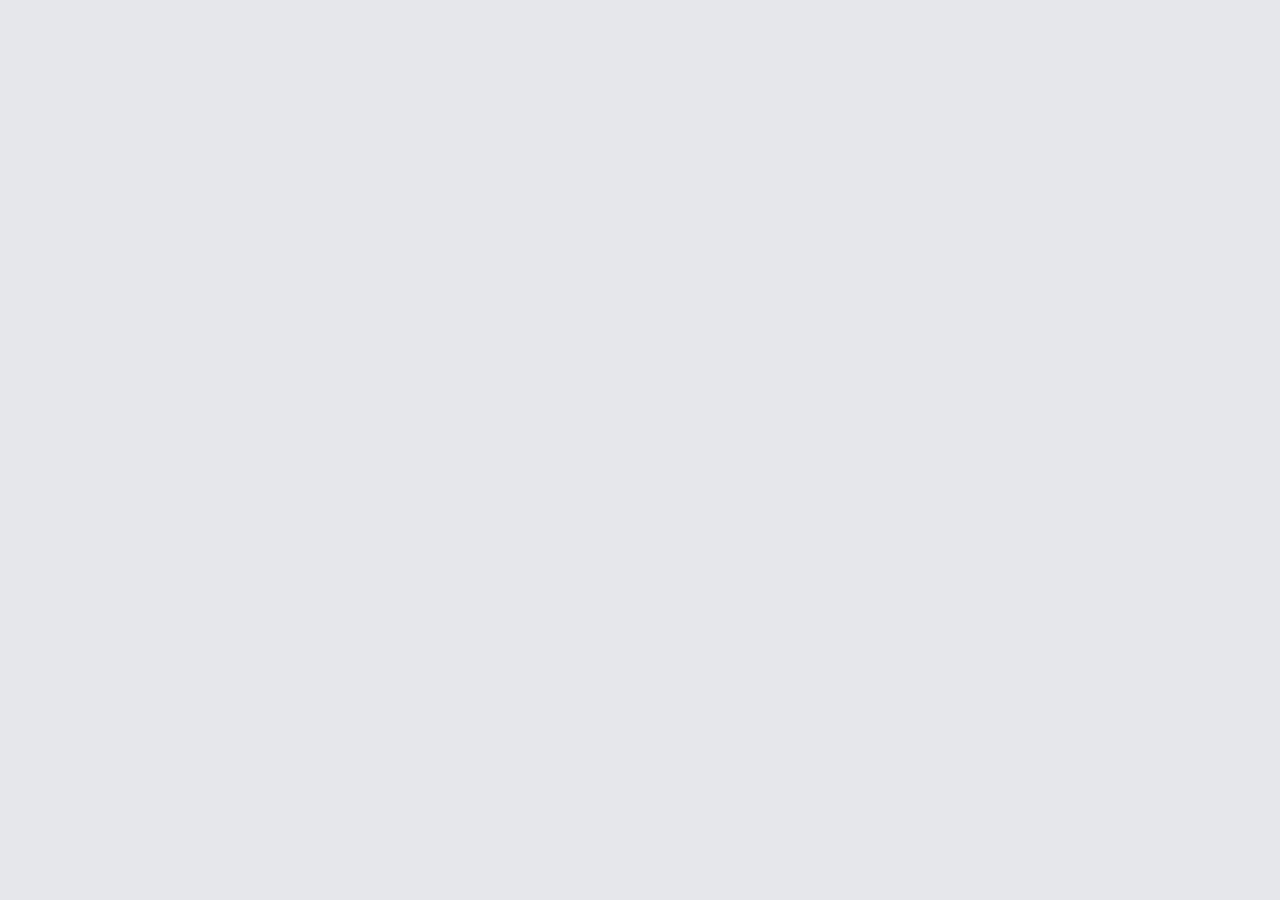
==== pages/login.html @ e0904af3 "Initial project structure and test page logic" ====
<!DOCTYPE html>
<html lang="en">

<head>
    <meta charset="UTF-8">
    <meta name="viewport" content="width=device-width, initial-scale=1.0">
    <title>Login</title>
    <link rel="icon" type="image/x-icon" href="../assets/images/favicon.ico">
    <link rel="stylesheet" href="../styles/pages/auth.css">
</head>

<body>


    <script src="../src/auth.js"></script>
</body>

</html>
---- styles/pages/auth.css ----
/* !!===================================ROOT===============================!! */
* {
  margin: 0;
  padding: 0;
}

:root {
  --primary-color: #0f172a;
  --main-bg-color: #e5e7eb;
  --main-white-color: #fafafa;
  --primary-text-color: #1f2933;
  --secondary-text-color: #6b7280;
  --action-color: #2563eb;
  --success-color: #10b981;
  --error-color: #ef4444;
  --warning-color: #fbbf24;

  --main-space: 12px;
  --max-space: 48px;
  --main-border-radius: 5px;
  --card-border-radius: 12px;

  --main-font-size: 1rem;
  --main-heading-size: 2rem;

  --main-transitions: all 0.5s ease-in-out;
}

body {
  background-color: var(--main-bg-color);
}

h1 {
  font-size: 2.25rem;
}

.container {
  margin: 24px 0;
  padding: 24px 0;
}

.main-btn {
  background-color: var(--primary-color);
  width: 20%;
  padding: var(--main-space) calc(var(--main-space) * 5);
  font-size: 1.25rem;
  border: none;
  color: var(--main-white-color);
  border-radius: var(--main-border-radius);
  transition: var(--main-transitions);
}

.main-btn:hover {
  background-color: var(--warning-color);
  color: var(--primary-text-color);
}

/* !!===================================ROOT===============================!! */

/* **===================================Main===============================** */

/* ??==================================Main-Flex-Classes===================== */
.flex {
  display: flex;
}

.center-flex {
  justify-content: center;
  align-items: center;
}

/* ??==================================Main-Flex-Classes===================== */

/* ??==================================Main-Postion-Classes===================== */

.pos-relative {
  position: relative;
}

.pos-absolute {
  position: absolute;
}

.center-positioned-ele {
  top: 50%;
  left: 50%;
  transform: translate(-50%, -50%);
}

/* ??==================================Main-Postion-Classes===================== */

/* ??==================================Main-Background-Classes===================== */

.background-div {
  min-height: 75vh;
  background-position: center;
  background-size: cover;
  background-attachment: fixed;
  display: flex;
  align-items: center;
  justify-content: center;
}

.form-bg {
  min-height: 100vh;
  background-image: url("../assets/formBg.svg");
}

.home-bg {
  background-image: url("../assets/welcomeHero.svg");
}

/* ??==================================Main-Background-Classes===================== */

/* **===================================Main===============================** */

/* ^^=====================================Header============================= */

header {
  display: flex;
  height: 75vh;
}
header p {
  font-size: 1.75rem;
}

header.hero {
  flex-direction: column;
  align-items: center;
  justify-content: center;
  color: white;
  gap: var(--main-space);
}

/* ^^=====================================Header============================= */

/* ??=====================================Instructions-list============================= */

.instructions {
  text-align: center;
}

.instructions h3 {
  text-align: center;
  font-size: var(--main-heading-size);
}

.instructions ul.instructions-list {
  display: flex;
  align-items: center;
  justify-content: center;
  flex-wrap: wrap;
  gap: calc(3 * var(--main-space));
  list-style: none;
}

.instructions ul.instructions-list li.list-item {
  position: relative;
  width: 25%;
  padding: var(--main-space);
  color: var(--primary-text-color);
  margin: calc(12px + var(--main-space)) 0;
  background-color: var(--main-white-color);
  border-radius: var(--card-border-radius);
  box-shadow: 1px 1px 3px var(--warning-color) inset;
  transition: var(--main-transitions);
}

.instructions ul.instructions-list li.list-item:hover {
  cursor: default;
  box-shadow: 3px 3px 1px var(--success-color) inset;
}

.instructions ul.instructions-list li.list-item .list-header {
  display: flex;
  align-items: center;
  justify-content: start;
  gap: var(--main-space);
  padding: var(--main-space);
}
.instructions ul.instructions-list li.list-item .list-header h4 {
  font-size: 1.5rem;
}
.instructions ul.instructions-list li.list-item .list-content {
  padding: var(--main-space);
}

.instructions ul.instructions-list li.list-item .list-content p {
  font-size: 1.25rem;
}

.list-number {
  border-radius: 100%;
  background-color: var(--warning-color);
  width: 50px;
  height: 50px;
  display: flex;
  align-items: center;
  justify-content: center;
  font-size: var(--main-heading-size);
  color: var(--main-white-color);
  transition: var(--main-transitions);
}

.instructions ul.instructions-list li.list-item:hover .list-number {
  background-color: var(--success-color);
}

.instructions button {
  margin: calc(var(--main-space) * 3);
}

/* ??=====================================Instructions-list============================= */
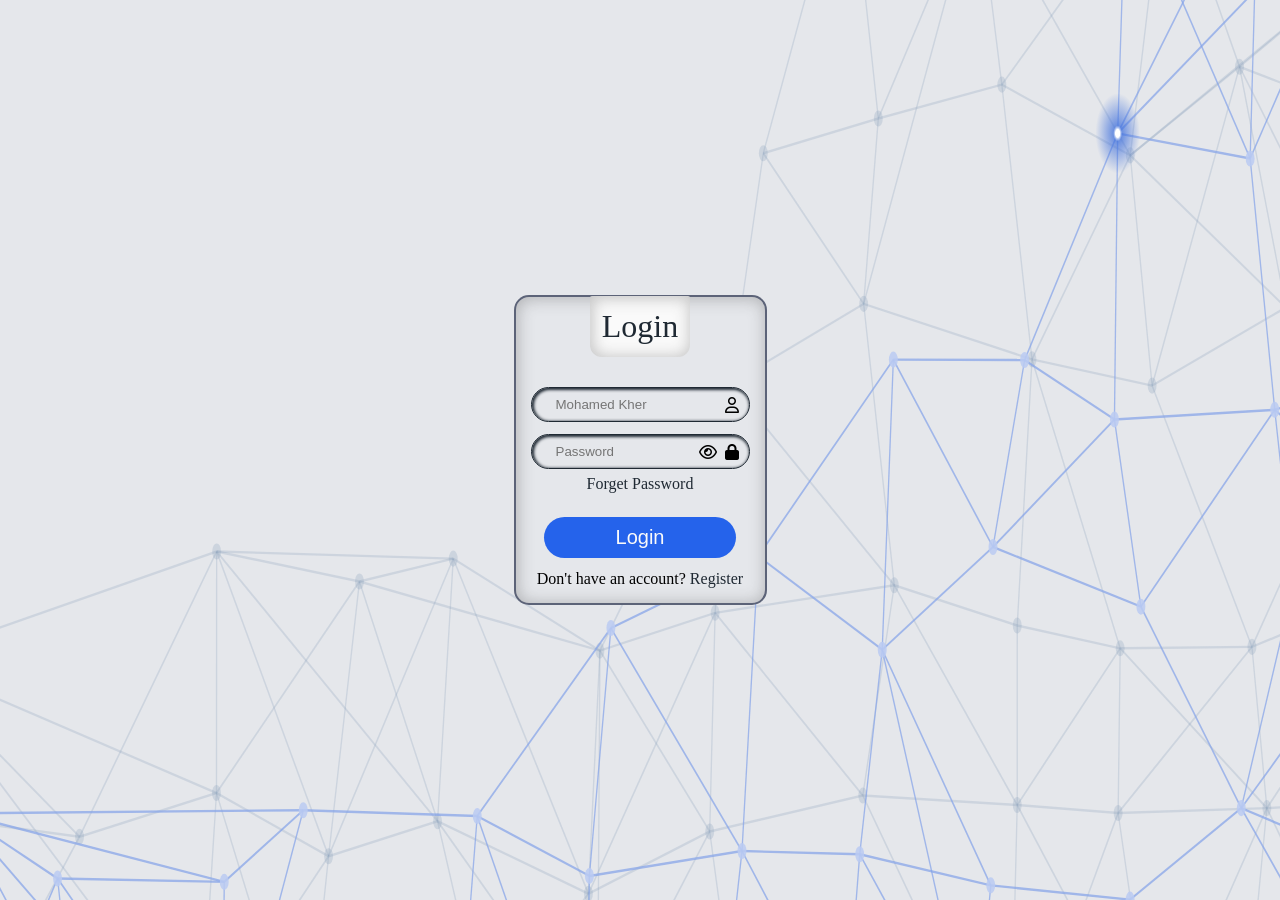
==== commit 1b88edd9: "add login-ui" ====
--- a/pages/login.html
+++ b/pages/login.html
@@ -6,13 +6,65 @@
     <meta name="viewport" content="width=device-width, initial-scale=1.0">
     <title>Login</title>
     <link rel="icon" type="image/x-icon" href="../assets/images/favicon.ico">
+    <link rel="stylesheet" href="https://cdnjs.cloudflare.com/ajax/libs/font-awesome/6.7.2/css/all.min.css"
+        integrity="sha512-Evv84Mr4kqVGRNSgIGL/F/aIDqQb7xQ2vcrdIwxfjThSH8CSR7PBEakCr51Ck+w+/U6swU2Im1vVX0SVk9ABhg=="
+        crossorigin="anonymous" referrerpolicy="no-referrer" />
     <link rel="stylesheet" href="../styles/pages/auth.css">
 </head>
 
-<body>
+<body class="background-div form-bg">
+
+    <main class="login-main">
+        <section class="login">
+            <div class="login-card main-card-box-shadow ">
+                <h1 class="main-card-box-shadow">Login</h1>
+                <form action="" method="get" class="login-form">
+
+                    <div class="input-area">
+
+                        <label for="username" id="username"></label>
+                        <div class="login-input">
+                            <input class="main-input" type="text" placeholder="Mohamed Kher" />
+                            <i class="fa-regular fa-user"></i>
+                        </div>
 
 
-    <script src="../src/auth.js"></script>
+                        <label for="password" id="password"></label>
+                        <div class="password-input">
+                            <input class="main-input" type="password" placeholder="Password" />
+                            <i class="fa-regular fa-eye"></i>
+                            <i class="fa-solid fa-lock"></i>
+                        </div>
+
+
+
+                        <aside class="forget-password">
+                            <a class="main-link" href="./register.html">Forget Password</a>
+                        </aside>
+                    </div>
+
+                    <div class="submit-area">
+                        <button type="submit" class="main-btn">Login</button>
+                        <aside class="register">
+                            <div>Don't have an account? <a class="main-link" href="./register.html">Register</a> </div>
+                        </aside>
+
+                    </div>
+
+
+                </form>
+            </div>
+
+
+
+
+        </section>
+
+
+    </main>
+
+
+    <script src="../src/pages//auth.js"></script>
 </body>
 
 </html>
--- a/styles/pages/auth.css
+++ b/styles/pages/auth.css
@@ -5,12 +5,21 @@
 }
 
 :root {
-  --primary-color: #0f172a;
-  --main-bg-color: #e5e7eb;
-  --main-white-color: #fafafa;
-  --primary-text-color: #1f2933;
-  --secondary-text-color: #6b7280;
-  --action-color: #2563eb;
+  /* Surface Colors */
+  --main-bg-color: #e5e7eb; /* Page background */
+  --main-white-color: #fafafa; /* Card & Input background */
+  --main-border-color: rgba(2, 12, 44, 0.6);
+
+  /* Text Colors */
+  --primary-text-color: #1f2933; /* Titles and typed text */
+  --secondary-text-color: #6b7280; /* Borders, Dividers, Placeholders */
+
+  /* Brand / Action Colors */
+  --action-color: #2563eb; /* Buttons, Links, Focus states */
+  --action-hover: #1d4ed8; /* Button & Link hover */
+  --action-active: #1e40af; /* Button active state */
+
+  /* Status Colors */
   --success-color: #10b981;
   --error-color: #ef4444;
   --warning-color: #fbbf24;
@@ -23,7 +32,11 @@
   --main-font-size: 1rem;
   --main-heading-size: 2rem;
 
-  --main-transitions: all 0.5s ease-in-out;
+  --main-box-shadow: 1px 1px 3px 1px #1f2933 inset;
+  --main-success-box-shadow: 1px 1px 3px 1px #10b981 inset;
+  --main-error-box-shadow: 1px 1px 3px 1px #ef4444 inset;
+
+  --main-transitions: all 0.75s ease-in-out;
 }
 
 body {
@@ -40,19 +53,54 @@
 }
 
 .main-btn {
-  background-color: var(--primary-color);
-  width: 20%;
-  padding: var(--main-space) calc(var(--main-space) * 5);
+  background-color: var(--action-color);
+  color: var(--main-white-color);
+  padding: calc(var(--main-space) * 0.75) calc(var(--main-space) * 6);
+  border-radius: calc(var(--main-space) * 2);
+  border: none;
+
   font-size: 1.25rem;
+  transition: var(--main-transitions);
+}
+
+.main-btn:hover {
+  background-color: var(--action-hover);
+}
+
+.main-btn:active {
+  background-color: var(--active-hover);
+}
+
+.main-input {
+  border: 1px solid var(--primary-text-color);
+  color: var(--primary-text-color);
+  border-radius: calc(var(--main-space) * 2);
+  padding: calc(var(--main-space) * 0.75) calc(var(--main-space) * 2);
+  background-color: var(--main-bg-color);
+  border: 1px solid var(--primary-text-color);
+  box-shadow: var(--main-box-shadow);
+  transition: all 0.15s ease-in-out;
+}
+
+.main-input:focus-visible {
   border: none;
-  color: var(--main-white-color);
-  border-radius: var(--main-border-radius);
+  outline: 2px solid var(--error-color);
+  box-shadow: var(--main-error-box-shadow);
+}
+
+.main-card-box-shadow {
+  box-shadow: 1px 1px 16px 1px rgba(58, 58, 58, 0.3) inset;
+}
+
+.main-link {
+  text-decoration: none;
+
+  color: var(--primary-text-color);
   transition: var(--main-transitions);
 }
-
-.main-btn:hover {
-  background-color: var(--warning-color);
-  color: var(--primary-text-color);
+.main-link:hover {
+  text-decoration: underline;
+  text-underline-offset: 2px;
 }
 
 /* !!===================================ROOT===============================!! */
@@ -92,122 +140,82 @@
 /* ??==================================Main-Background-Classes===================== */
 
 .background-div {
-  min-height: 75vh;
+  min-height: 100vh;
   background-position: center;
-  background-size: cover;
+  background-size: contain;
   background-attachment: fixed;
-  display: flex;
-  align-items: center;
-  justify-content: center;
 }
 
 .form-bg {
   min-height: 100vh;
-  background-image: url("../assets/formBg.svg");
-}
-
-.home-bg {
-  background-image: url("../assets/welcomeHero.svg");
+  background-image: url("../../assets/images/formBg.svg");
+}
+
+.login-main {
+  min-height: 100vh;
+  display: flex;
+  align-items: center;
+  justify-content: center;
 }
 
 /* ??==================================Main-Background-Classes===================== */
 
 /* **===================================Main===============================** */
 
-/* ^^=====================================Header============================= */
-
-header {
-  display: flex;
-  height: 75vh;
-}
-header p {
-  font-size: 1.75rem;
-}
-
-header.hero {
+main.login-main section.login div.login-card {
+  display: flex;
   flex-direction: column;
   align-items: center;
   justify-content: center;
-  color: white;
+  /* width: 100%; */
+  border: 2px solid var(--main-border-color);
+  border-radius: calc(var(--main-border-radius) * 3);
+  padding: 0 calc(var(--main-border-radius) * 3)
+    calc(var(--main-border-radius) * 3);
+
+  background-color: var(--main-bg-color);
+}
+
+main.login-main section.login div.login-card h1 {
+  font-size: 2rem;
+  color: var(--primary-text-color);
+  font-weight: 400;
+  background-color: var(--main-white-color);
+  padding: var(--main-space);
+  margin-top: -1px;
+  border-radius: 2px 2px 12px 12px; /* top-left , top-right,  bottom-right,  bottom-left */
+  border: none;
+}
+
+main.login-main section.login div.login-card .input-area {
+  margin: calc(var(--main-space) * 2) 0;
+  display: flex;
+  flex-direction: column;
+  align-items: center;
+  justify-content: center;
+  gap: calc(var(--main-space) * 0.5);
+}
+
+main.login-main section.login div.login-card .input-area div {
+  position: relative;
+}
+main.login-main section.login div.login-card .input-area div i {
+  position: absolute;
+  right: 5%;
+  top: 50%;
+  transform: translateY(-50%);
+}
+
+main.login-main section.login div.login-card .input-area div i.fa-eye {
+  right: 15%;
+}
+
+main.login-main section.login div.login-card .submit-area {
+  display: flex;
+  flex-direction: column;
+  justify-content: center;
+  align-items: center;
   gap: var(--main-space);
 }
 
-/* ^^=====================================Header============================= */
-
-/* ??=====================================Instructions-list============================= */
-
-.instructions {
-  text-align: center;
-}
-
-.instructions h3 {
-  text-align: center;
-  font-size: var(--main-heading-size);
-}
-
-.instructions ul.instructions-list {
-  display: flex;
-  align-items: center;
-  justify-content: center;
-  flex-wrap: wrap;
-  gap: calc(3 * var(--main-space));
-  list-style: none;
-}
-
-.instructions ul.instructions-list li.list-item {
-  position: relative;
-  width: 25%;
-  padding: var(--main-space);
-  color: var(--primary-text-color);
-  margin: calc(12px + var(--main-space)) 0;
-  background-color: var(--main-white-color);
-  border-radius: var(--card-border-radius);
-  box-shadow: 1px 1px 3px var(--warning-color) inset;
-  transition: var(--main-transitions);
-}
-
-.instructions ul.instructions-list li.list-item:hover {
-  cursor: default;
-  box-shadow: 3px 3px 1px var(--success-color) inset;
-}
-
-.instructions ul.instructions-list li.list-item .list-header {
-  display: flex;
-  align-items: center;
-  justify-content: start;
-  gap: var(--main-space);
-  padding: var(--main-space);
-}
-.instructions ul.instructions-list li.list-item .list-header h4 {
-  font-size: 1.5rem;
-}
-.instructions ul.instructions-list li.list-item .list-content {
-  padding: var(--main-space);
-}
-
-.instructions ul.instructions-list li.list-item .list-content p {
-  font-size: 1.25rem;
-}
-
-.list-number {
-  border-radius: 100%;
-  background-color: var(--warning-color);
-  width: 50px;
-  height: 50px;
-  display: flex;
-  align-items: center;
-  justify-content: center;
-  font-size: var(--main-heading-size);
-  color: var(--main-white-color);
-  transition: var(--main-transitions);
-}
-
-.instructions ul.instructions-list li.list-item:hover .list-number {
-  background-color: var(--success-color);
-}
-
-.instructions button {
-  margin: calc(var(--main-space) * 3);
-}
-
-/* ??=====================================Instructions-list============================= */
+/* **===================================Main===============================** */
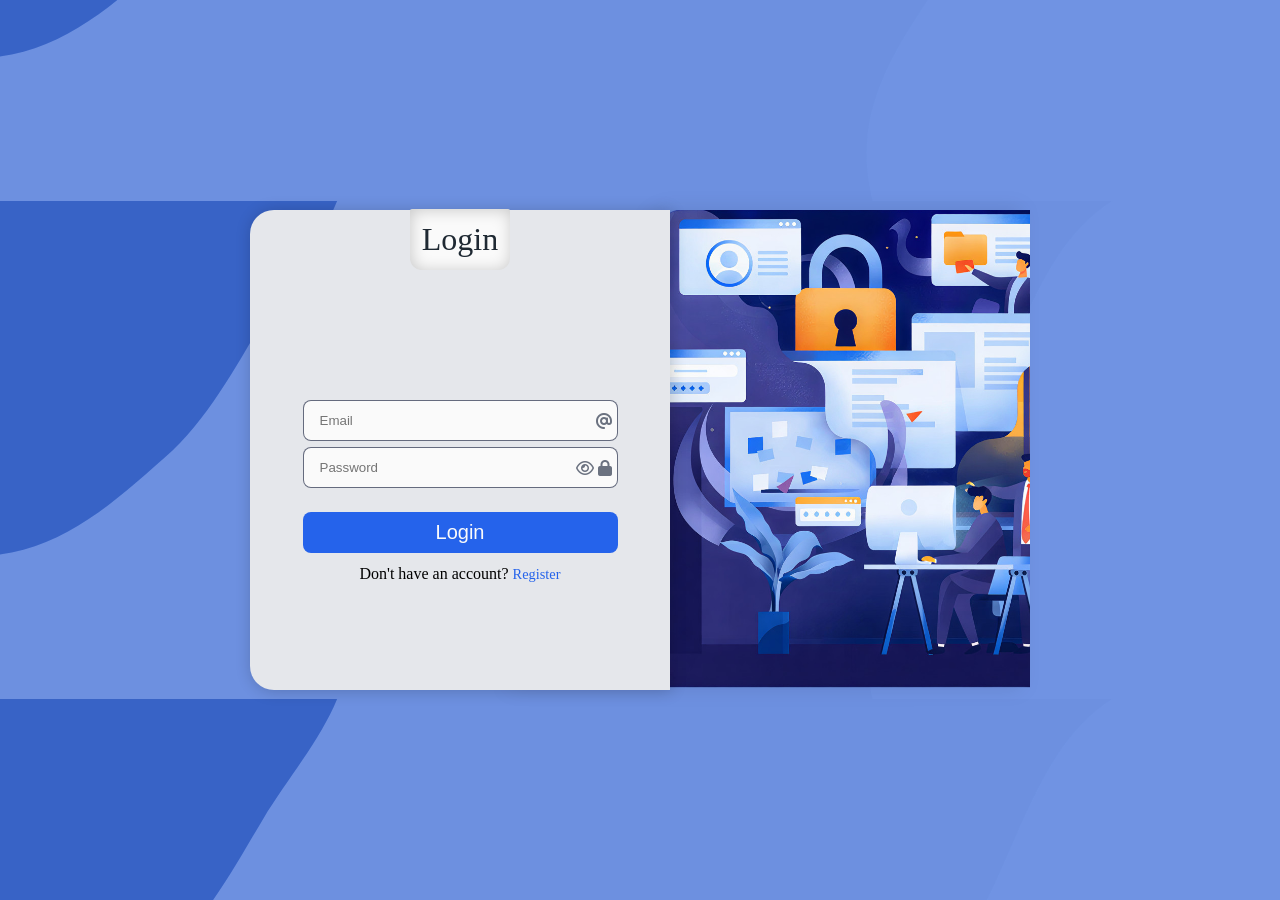
==== commit dbd5099d: "add auth/ui-logic_with navigation_guards" ====
--- a/pages/login.html
+++ b/pages/login.html
@@ -14,33 +14,36 @@
 
 <body class="background-div form-bg">
 
-    <main class="login-main">
-        <section class="login">
-            <div class="login-card main-card-box-shadow ">
-                <h1 class="main-card-box-shadow">Login</h1>
-                <form action="" method="get" class="login-form">
+    <main class="auth-main">
+        <section class="auth">
+            <div class="auth-card main-card-box-shadow ">
+                <div class="card-header ">Login</div>
+                <form class="auth-form">
 
                     <div class="input-area">
 
-                        <label for="username" id="username"></label>
-                        <div class="login-input">
-                            <input class="main-input" type="text" placeholder="Mohamed Kher" />
-                            <i class="fa-regular fa-user"></i>
+
+                        <div class="input-div">
+                            <input class="main-input" type="email" name="email" placeholder="Email" id="email"
+                                pattern="^[^\\s@]+@[^\\s@]+\.[^\\s@]+$" />
+                            <i class="fa-solid fa-at"></i>
+
                         </div>
+                        <span class="email-warning" data-err-message="Please enter a valid email address"></span>
 
 
-                        <label for="password" id="password"></label>
-                        <div class="password-input">
-                            <input class="main-input" type="password" placeholder="Password" />
+                        <div class="input-div">
+                            <input class="main-input" type="password" name="password" placeholder="Password"
+                                id="password" pattern="^(?=.*[A-Za-z])(?=.*\d).{8,}$" />
                             <i class="fa-regular fa-eye"></i>
                             <i class="fa-solid fa-lock"></i>
+
                         </div>
+                        <span class="password-warning" data-err-message="Password must be 8+ chars, with at least 1 letter & 1
+                            number"></span>
 
 
 
-                        <aside class="forget-password">
-                            <a class="main-link" href="./register.html">Forget Password</a>
-                        </aside>
                     </div>
 
                     <div class="submit-area">
@@ -54,17 +57,27 @@
 
                 </form>
             </div>
+            <div class="card-img">
+                <img src="../assets/images/login-form-img.png" alt="login">
+            </div>
+        </section>
 
 
+        <div id="toast">
+            <div id="img">
+                <i class="fa-regular fa-circle-check"></i>
+                <i class="fa-regular fa-circle-xmark"></i>
+            </div>
+            <p id="desc">A notification message..</p>
+        </div>
 
 
-        </section>
 
 
     </main>
 
 
-    <script src="../src/pages//auth.js"></script>
+    <script src="../src/pages/login.js"></script>
 </body>
 
 </html>
--- a/styles/pages/auth.css
+++ b/styles/pages/auth.css
@@ -2,6 +2,7 @@
 * {
   margin: 0;
   padding: 0;
+  box-sizing: border-box;
 }
 
 :root {
@@ -26,25 +27,23 @@
 
   --main-space: 12px;
   --max-space: 48px;
-  --main-border-radius: 5px;
-  --card-border-radius: 12px;
+  --main-border-radius: 8px;
+  --card-border-radius: 16px;
 
   --main-font-size: 1rem;
   --main-heading-size: 2rem;
 
-  --main-box-shadow: 1px 1px 3px 1px #1f2933 inset;
+  --main-box-shadow: 0 4px 6px -1px rgba(0, 0, 0, 0.1),
+    0 2px 4px -1px rgba(0, 0, 0, 0.06);
+  --focus-shadow: 0 0 0 3px rgba(37, 99, 235, 0.2);
   --main-success-box-shadow: 1px 1px 3px 1px #10b981 inset;
   --main-error-box-shadow: 1px 1px 3px 1px #ef4444 inset;
 
-  --main-transitions: all 0.75s ease-in-out;
+  --main-transitions: all 0.2s ease-in-out;
 }
 
 body {
   background-color: var(--main-bg-color);
-}
-
-h1 {
-  font-size: 2.25rem;
 }
 
 .container {
@@ -52,13 +51,28 @@
   padding: 24px 0;
 }
 
+.d-none {
+  display: none;
+}
+
+.d-flex {
+  display: flex;
+}
+
+.success-color {
+  color: var(--success-color);
+}
+
+.error-color {
+  color: var(--error-color);
+}
 .main-btn {
   background-color: var(--action-color);
   color: var(--main-white-color);
   padding: calc(var(--main-space) * 0.75) calc(var(--main-space) * 6);
-  border-radius: calc(var(--main-space) * 2);
+  border-radius: var(--main-border-radius);
   border: none;
-
+  width: 100%;
   font-size: 1.25rem;
   transition: var(--main-transitions);
 }
@@ -72,30 +86,29 @@
 }
 
 .main-input {
-  border: 1px solid var(--primary-text-color);
-  color: var(--primary-text-color);
-  border-radius: calc(var(--main-space) * 2);
-  padding: calc(var(--main-space) * 0.75) calc(var(--main-space) * 2);
-  background-color: var(--main-bg-color);
-  border: 1px solid var(--primary-text-color);
-  box-shadow: var(--main-box-shadow);
-  transition: all 0.15s ease-in-out;
+  border: 1.5px solid var(--main-border-color); /* Thinner, cleaner border */
+  border-radius: var(--main-border-radius);
+  padding: 12px 16px;
+  background-color: var(
+    --main-white-color
+  ); /* White background for better contrast */
+  box-shadow: none; /* Removed inset shadow */
+  transition: var(--main-transitions);
 }
 
 .main-input:focus-visible {
-  border: none;
-  outline: 2px solid var(--error-color);
-  box-shadow: var(--main-error-box-shadow);
-}
-
+  outline: none;
+  border-color: var(--action-color); /* Blue focus instead of red */
+  box-shadow: var(--focus-shadow);
+}
 .main-card-box-shadow {
   box-shadow: 1px 1px 16px 1px rgba(58, 58, 58, 0.3) inset;
 }
 
 .main-link {
   text-decoration: none;
-
-  color: var(--primary-text-color);
+  color: var(--action-color);
+  font-size: 0.9rem;
   transition: var(--main-transitions);
 }
 .main-link:hover {
@@ -148,10 +161,10 @@
 
 .form-bg {
   min-height: 100vh;
-  background-image: url("../../assets/images/formBg.svg");
-}
-
-.login-main {
+  background-image: url("../../assets/images/formBg2.svg");
+}
+
+.auth-main {
   min-height: 100vh;
   display: flex;
   align-items: center;
@@ -161,23 +174,48 @@
 /* ??==================================Main-Background-Classes===================== */
 
 /* **===================================Main===============================** */
-
-main.login-main section.login div.login-card {
+.auth {
+  display: flex;
+  justify-content: center;
+  align-items: stretch;
+  gap: 0;
+}
+main.auth-main section.auth div.auth-card {
   display: flex;
   flex-direction: column;
+  justify-content: center;
   align-items: center;
-  justify-content: center;
-  /* width: 100%; */
-  border: 2px solid var(--main-border-color);
-  border-radius: calc(var(--main-border-radius) * 3);
-  padding: 0 calc(var(--main-border-radius) * 3)
+  gap: 0;
+  width: 420px;
+  z-index: 2;
+  background-color: var(--main-bg-color);
+  border-radius: calc(var(--main-border-radius) * 3) 0 0
     calc(var(--main-border-radius) * 3);
-
-  background-color: var(--main-bg-color);
-}
-
-main.login-main section.login div.login-card h1 {
+  box-shadow: 1px 1px 16px rgba(0, 0, 0, 0.2);
+}
+main.auth-main section.auth .card-img {
+  width: 520px;
+  margin-left: -160px;
+}
+main.auth-main section.auth .card-img img {
+  width: 100%;
+  height: auto; /* NEVER 100% */
+  display: block; /* removes inline image whitespace */
+  object-fit: cover;
+  filter: drop-shadow(-10px 0px 10px rgba(0, 0, 0, 0.1));
+}
+
+main.auth-main section.auth div.auth-card .auth-form {
+  display: flex;
+  flex-direction: column;
+  width: 75%;
+  margin: auto;
+}
+
+main.auth-main section.auth div.auth-card .card-header {
   font-size: 2rem;
+  width: fit-content;
+
   color: var(--primary-text-color);
   font-weight: 400;
   background-color: var(--main-white-color);
@@ -185,9 +223,10 @@
   margin-top: -1px;
   border-radius: 2px 2px 12px 12px; /* top-left , top-right,  bottom-right,  bottom-left */
   border: none;
-}
-
-main.login-main section.login div.login-card .input-area {
+  box-shadow: 1px 1px 16px rgba(0, 0, 0, 0.2) inset;
+}
+
+main.auth-main section.auth div.auth-card .input-area {
   margin: calc(var(--main-space) * 2) 0;
   display: flex;
   flex-direction: column;
@@ -196,26 +235,207 @@
   gap: calc(var(--main-space) * 0.5);
 }
 
-main.login-main section.login div.login-card .input-area div {
+main.auth-main section.auth div.auth-card .input-area div {
   position: relative;
-}
-main.login-main section.login div.login-card .input-area div i {
+  display: flex;
+  flex-wrap: wrap;
+  flex-direction: column;
+  gap: 5px;
+  width: 100%;
+}
+main.auth-main section.auth div.auth-card .input-area div i {
   position: absolute;
-  right: 5%;
+  right: 6px;
   top: 50%;
   transform: translateY(-50%);
-}
-
-main.login-main section.login div.login-card .input-area div i.fa-eye {
-  right: 15%;
-}
-
-main.login-main section.login div.login-card .submit-area {
+  color: var(--secondary-text-color);
+}
+
+main.auth-main section.auth div.auth-card .input-area div i.fa-eye,
+main.auth-main section.auth div.auth-card .input-area div i.fa-eye-slash {
+  right: 24px;
+  cursor: pointer;
+  pointer-events: auto;
+}
+
+main.auth-main section.auth div.auth-card .input-area .forget-password {
+  margin-top: var(--main-space);
+}
+
+main.auth-main section.auth div.auth-card .submit-area {
   display: flex;
   flex-direction: column;
   justify-content: center;
   align-items: center;
   gap: var(--main-space);
 }
+main.auth-main section.auth div.auth-card .submit-area button:disabled {
+  opacity: 0.5;
+  cursor: not-allowed;
+}
+
+main.auth-main section.auth div.auth-card .input-area span {
+  display: none;
+  color: red;
+}
 
 /* **===================================Main===============================** */
+
+/* ^^===================================Toast===============================^^ */
+
+#toast {
+  visibility: hidden;
+  max-width: 50px;
+  height: 50px;
+  /*margin-left: -125px;*/
+  margin: auto;
+  background-color: #333;
+  text-align: center;
+  border-radius: 2px;
+
+  position: fixed;
+  z-index: 999;
+  left: 0;
+  right: 0;
+  bottom: 30px;
+  font-size: 17px;
+  white-space: nowrap;
+}
+#toast #img {
+  width: 50px;
+  height: 50px;
+  padding-left: 16px;
+  float: left;
+
+  padding-top: 16px;
+  padding-bottom: 16px;
+
+  box-sizing: border-box;
+
+  background-color: #111;
+  text-align: center;
+  margin: auto;
+}
+#toast #img i {
+  text-align: center;
+  font-size: larger;
+  width: 100%;
+}
+#toast #img i.fa-circle-check {
+  color: var(--success-color);
+}
+#toast #img i.fa-circle-xmark {
+  color: var(--error-color);
+}
+#toast #desc {
+  padding: 16px;
+  overflow: hidden;
+  white-space: nowrap;
+  font-size: larger;
+}
+
+#toast.show {
+  visibility: visible;
+  -webkit-animation: fadein 0.5s, expand 0.5s 0.5s, stay 3s 1s, shrink 0.5s 2s,
+    fadeout 0.5s 2.5s;
+  animation: fadein 0.5s, expand 0.5s 0.5s, stay 3s 1s, shrink 0.5s 4s,
+    fadeout 0.5s 4.5s;
+}
+
+@-webkit-keyframes fadein {
+  from {
+    bottom: 0;
+    opacity: 0;
+  }
+  to {
+    bottom: 30px;
+    opacity: 1;
+  }
+}
+
+@keyframes fadein {
+  from {
+    bottom: 0;
+    opacity: 0;
+  }
+  to {
+    bottom: 30px;
+    opacity: 1;
+  }
+}
+
+@-webkit-keyframes expand {
+  from {
+    min-width: 50px;
+  }
+  to {
+    min-width: 350px;
+  }
+}
+
+@keyframes expand {
+  from {
+    min-width: 50px;
+  }
+  to {
+    min-width: 350px;
+  }
+}
+@-webkit-keyframes stay {
+  from {
+    min-width: 350px;
+  }
+  to {
+    min-width: 350px;
+  }
+}
+
+@keyframes stay {
+  from {
+    min-width: 350px;
+  }
+  to {
+    min-width: 350px;
+  }
+}
+@-webkit-keyframes shrink {
+  from {
+    min-width: 350px;
+  }
+  to {
+    min-width: 50px;
+  }
+}
+
+@keyframes shrink {
+  from {
+    min-width: 350px;
+  }
+  to {
+    min-width: 50px;
+  }
+}
+
+@-webkit-keyframes fadeout {
+  from {
+    bottom: 30px;
+    opacity: 1;
+  }
+  to {
+    bottom: 60px;
+    opacity: 0;
+  }
+}
+
+@keyframes fadeout {
+  from {
+    bottom: 30px;
+    opacity: 1;
+  }
+  to {
+    bottom: 60px;
+    opacity: 0;
+  }
+}
+
+/* ^^===================================Toast===============================** */
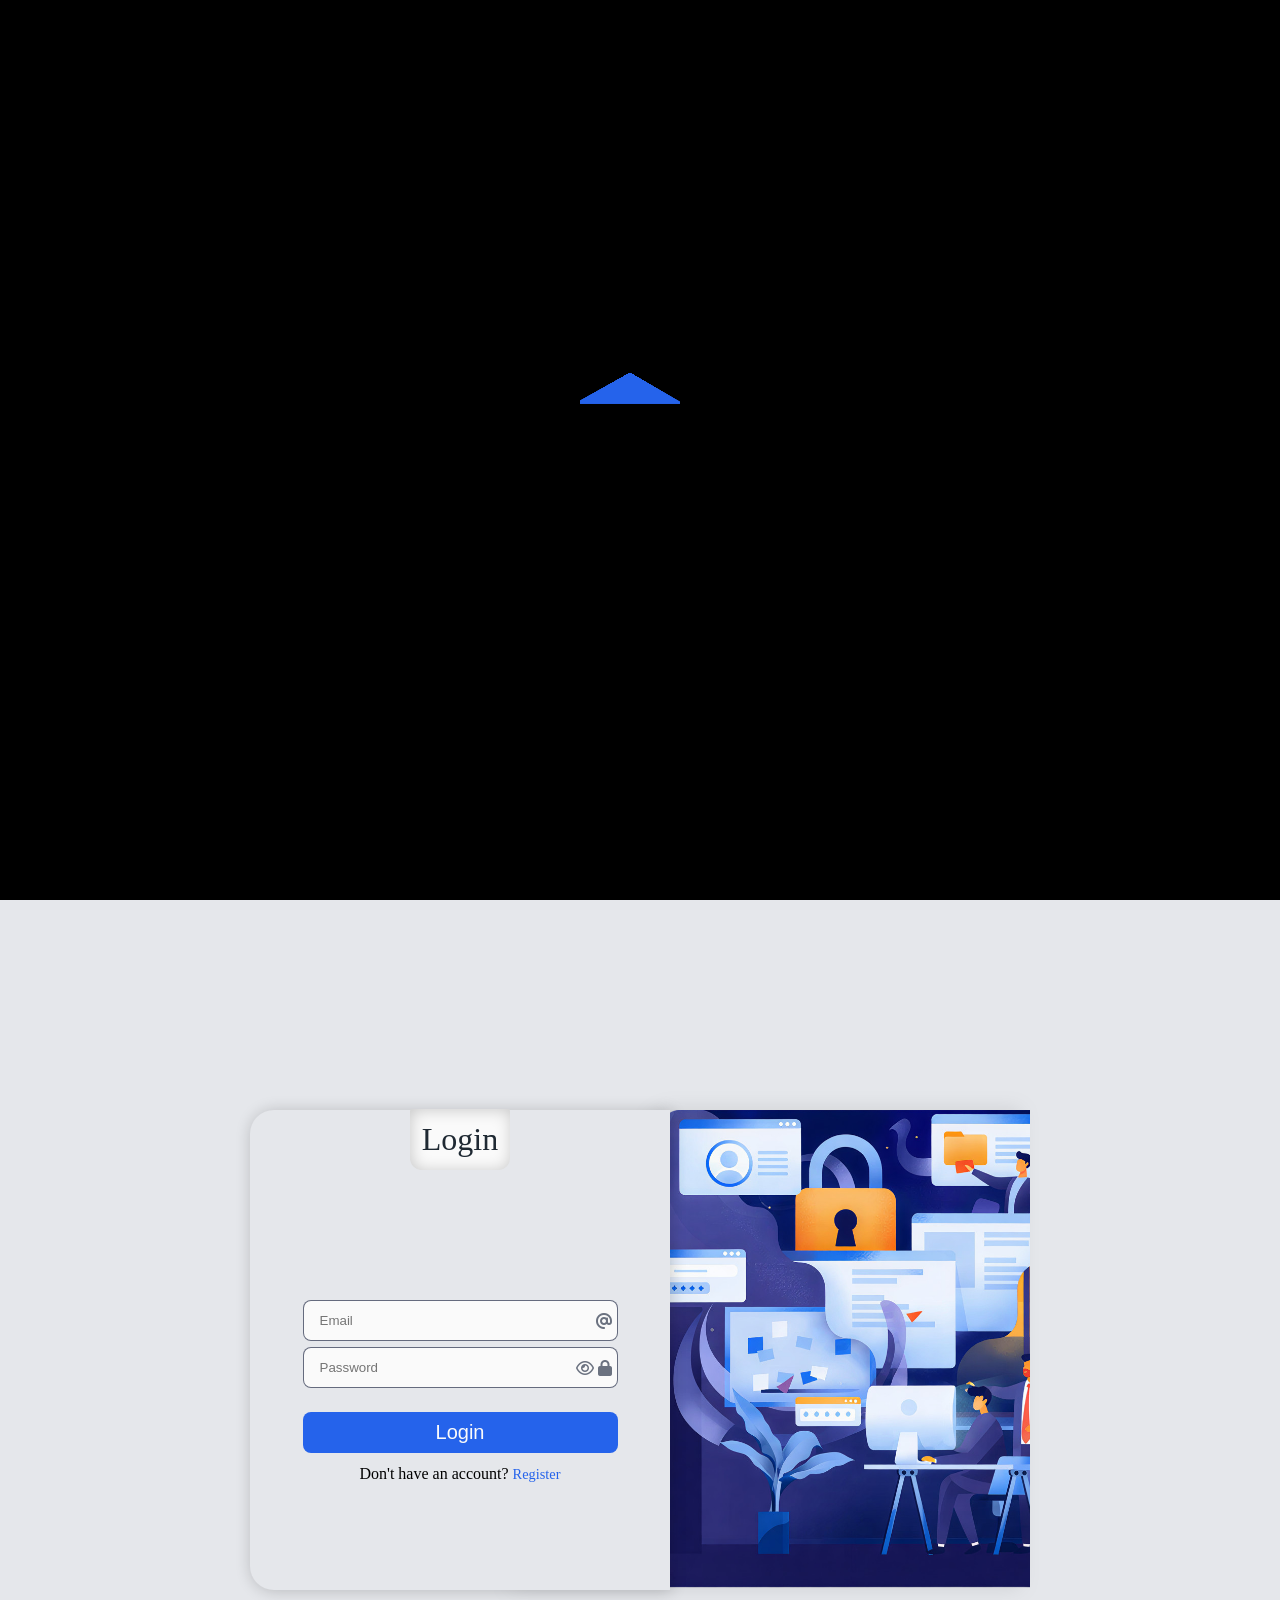
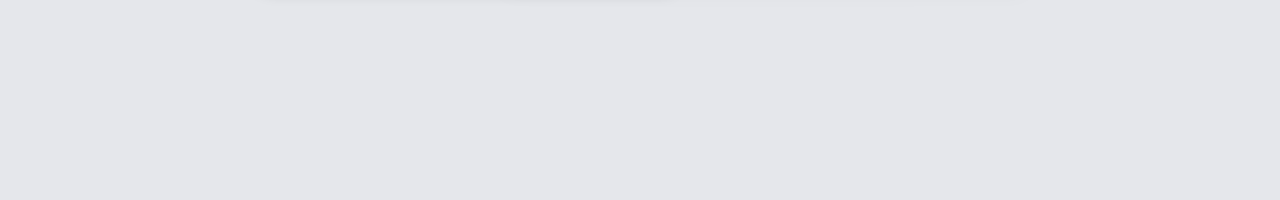
==== commit 51f1f840: "add test logic and ui also make app all resposive and handle app  guards" ====
--- a/pages/login.html
+++ b/pages/login.html
@@ -14,69 +14,15 @@
 
 <body class="background-div form-bg">
 
+    <div id="loader-container" style="display: none;">
+        <div class="loader"></div>
+    </div>
+
     <main class="auth-main">
-        <section class="auth">
-            <div class="auth-card main-card-box-shadow ">
-                <div class="card-header ">Login</div>
-                <form class="auth-form">
-
-                    <div class="input-area">
-
-
-                        <div class="input-div">
-                            <input class="main-input" type="email" name="email" placeholder="Email" id="email"
-                                pattern="^[^\\s@]+@[^\\s@]+\.[^\\s@]+$" />
-                            <i class="fa-solid fa-at"></i>
-
-                        </div>
-                        <span class="email-warning" data-err-message="Please enter a valid email address"></span>
-
-
-                        <div class="input-div">
-                            <input class="main-input" type="password" name="password" placeholder="Password"
-                                id="password" pattern="^(?=.*[A-Za-z])(?=.*\d).{8,}$" />
-                            <i class="fa-regular fa-eye"></i>
-                            <i class="fa-solid fa-lock"></i>
-
-                        </div>
-                        <span class="password-warning" data-err-message="Password must be 8+ chars, with at least 1 letter & 1
-                            number"></span>
-
-
-
-                    </div>
-
-                    <div class="submit-area">
-                        <button type="submit" class="main-btn">Login</button>
-                        <aside class="register">
-                            <div>Don't have an account? <a class="main-link" href="./register.html">Register</a> </div>
-                        </aside>
-
-                    </div>
-
-
-                </form>
-            </div>
-            <div class="card-img">
-                <img src="../assets/images/login-form-img.png" alt="login">
-            </div>
-        </section>
-
-
-        <div id="toast">
-            <div id="img">
-                <i class="fa-regular fa-circle-check"></i>
-                <i class="fa-regular fa-circle-xmark"></i>
-            </div>
-            <p id="desc">A notification message..</p>
-        </div>
-
-
-
-
+        <!-- Data comes from JS -->
     </main>
 
-
+    <script src="../src/creation/createLogin.js"></script>
     <script src="../src/pages/login.js"></script>
 </body>
 
--- a/styles/pages/auth.css
+++ b/styles/pages/auth.css
@@ -439,3 +439,98 @@
 }
 
 /* ^^===================================Toast===============================** */
+
+/* **=====================================Loader============================= */
+
+#loader-container {
+  position: relative;
+  background-color: #000000;
+  min-width: 99vw;
+  min-height: 100vh;
+}
+
+.loader {
+  position: absolute;
+  top: 40%;
+  left: 50%;
+  transform: translate(-60%, -50%);
+  width: 100px;
+  z-index: 5;
+  aspect-ratio: 1.154;
+  background: conic-gradient(
+    from 120deg at 50% 64%,
+    #0000,
+    var(--action-color) 1deg 120deg,
+    #0000 121deg
+  );
+  animation: l27-0 1.5s infinite cubic-bezier(0.3, 1, 0, 1);
+}
+.loader:before,
+.loader:after {
+  content: "";
+  position: absolute;
+  inset: 0;
+  z-index: 5;
+  background: inherit;
+  transform-origin: 50% 66%;
+  animation: l27-1 1.5s infinite;
+}
+.loader:after {
+  --s: -1;
+  z-index: 5;
+}
+@keyframes l27-0 {
+  0%,
+  30% {
+    transform: rotate(0);
+  }
+  70% {
+    transform: rotate(120deg);
+  }
+  70.01%,
+  100% {
+    transform: rotate(360deg);
+  }
+}
+@keyframes l27-1 {
+  0% {
+    transform: rotate(calc(var(--s, 1) * 120deg)) translate(0);
+  }
+  30%,
+  70% {
+    transform: rotate(calc(var(--s, 1) * 120deg))
+      translate(calc(var(--s, 1) * -5px), 10px);
+  }
+  100% {
+    transform: rotate(calc(var(--s, 1) * 120deg)) translate(0);
+  }
+}
+
+/* **=====================================Loader============================= */
+
+/* desktop */
+@media (min-width: 992px) {
+  .auth {
+    flex-direction: row;
+  }
+
+  .card-img {
+    display: block;
+  }
+}
+
+/* tablet & mobile */
+@media (max-width: 991px) {
+  .auth {
+    flex-direction: column;
+  }
+  main.auth-main section.auth .card-img {
+    display: none;
+  }
+  .auth-card {
+    width: 100%;
+    max-width: 420px;
+    border-radius: var(--card-border-radius);
+    padding-bottom: var(--main-space);
+  }
+}
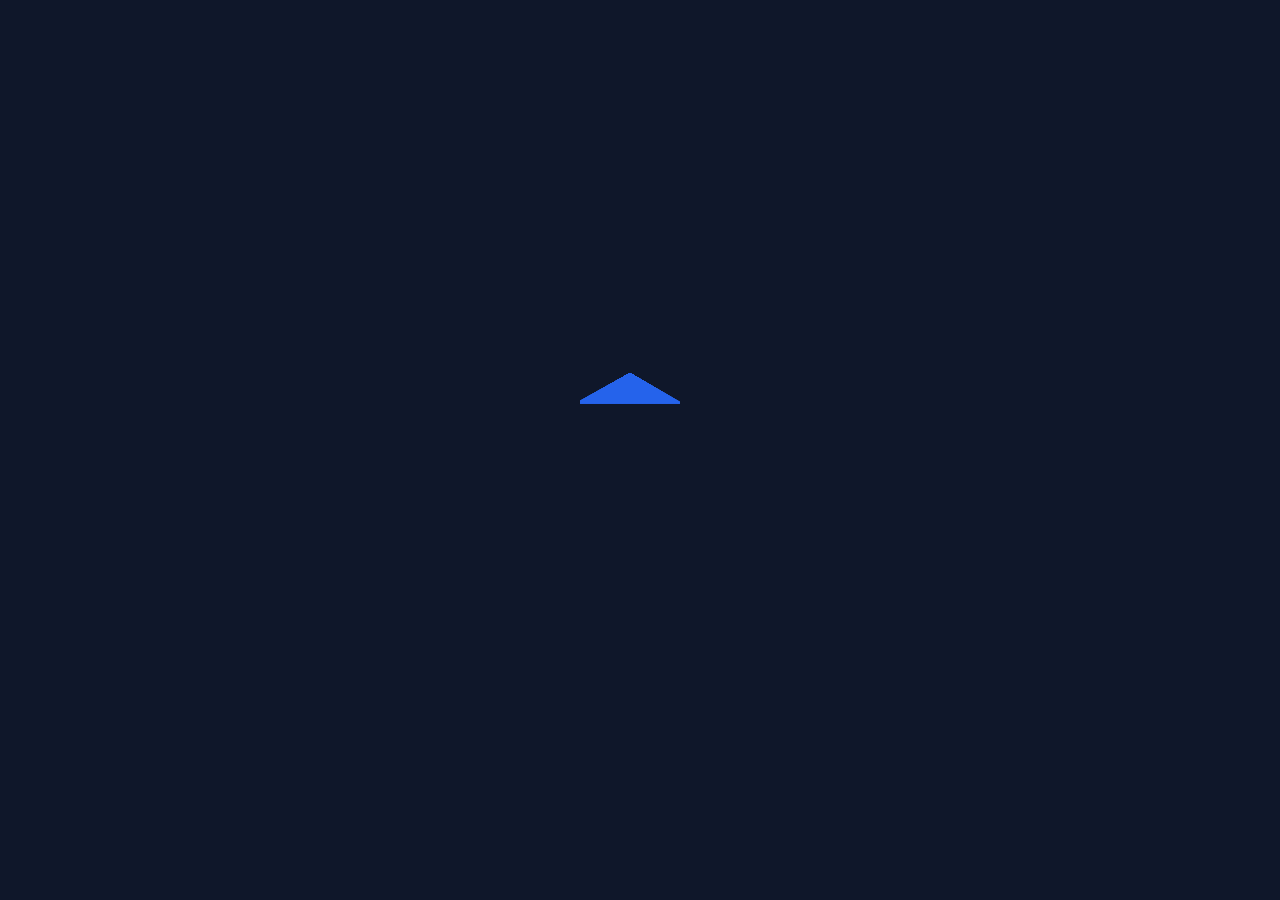
==== commit 8ed61354: "revision in all code and reomve any advanched javascript code, add sigout ui/logic and enhnace all t" ====
--- a/pages/login.html
+++ b/pages/login.html
@@ -4,12 +4,17 @@
 <head>
     <meta charset="UTF-8">
     <meta name="viewport" content="width=device-width, initial-scale=1.0">
+    <meta name="color-scheme" content="light dark">
     <title>Login</title>
     <link rel="icon" type="image/x-icon" href="../assets/images/favicon.ico">
     <link rel="stylesheet" href="https://cdnjs.cloudflare.com/ajax/libs/font-awesome/6.7.2/css/all.min.css"
         integrity="sha512-Evv84Mr4kqVGRNSgIGL/F/aIDqQb7xQ2vcrdIwxfjThSH8CSR7PBEakCr51Ck+w+/U6swU2Im1vVX0SVk9ABhg=="
         crossorigin="anonymous" referrerpolicy="no-referrer" />
+
+    <link rel="stylesheet" href="../styles/main.css">
+    <link rel="stylesheet" href="../styles/base/toast.css">
     <link rel="stylesheet" href="../styles/pages/auth.css">
+
 </head>
 
 <body class="background-div form-bg">
--- a/styles/main.css
+++ b/styles/main.css
@@ -0,0 +1,3 @@
+@import "./base/base.css";
+@import "./base/utilities.css";
+@import "./layout/layout.css";
--- a/styles/base/toast.css
+++ b/styles/base/toast.css
@@ -0,0 +1,158 @@
+/* ^^===================================Toast===============================^^ */
+
+#toast {
+  visibility: hidden;
+  max-width: 50px;
+  height: 50px;
+  /*margin-left: -125px;*/
+  margin: auto;
+  background-color: #333;
+  text-align: center;
+  border-radius: 2px;
+
+  position: fixed;
+  z-index: 999;
+  left: 0;
+  right: 0;
+  bottom: 30px;
+  font-size: 17px;
+  white-space: nowrap;
+}
+#toast #img {
+  width: 50px;
+  height: 50px;
+  padding-left: 16px;
+  float: left;
+
+  padding-top: 16px;
+  padding-bottom: 16px;
+
+  box-sizing: border-box;
+
+  background-color: #111;
+  text-align: center;
+  margin: auto;
+}
+#toast #img i {
+  text-align: center;
+  font-size: larger;
+  width: 100%;
+}
+#toast #img i.fa-circle-check {
+  color: var(--success-color);
+}
+#toast #img i.fa-circle-xmark {
+  color: var(--error-color);
+}
+#toast #desc {
+  padding: 16px;
+  overflow: hidden;
+  white-space: nowrap;
+  font-size: larger;
+}
+
+#toast.show {
+  visibility: visible;
+  -webkit-animation: fadein 0.5s, expand 0.5s 0.5s, stay 3s 1s, shrink 0.5s 2s,
+    fadeout 0.5s 2.5s;
+  animation: fadein 0.5s, expand 0.5s 0.5s, stay 3s 1s, shrink 0.5s 4s,
+    fadeout 0.5s 4.5s;
+}
+
+@-webkit-keyframes fadein {
+  from {
+    bottom: 0;
+    opacity: 0;
+  }
+  to {
+    bottom: 30px;
+    opacity: 1;
+  }
+}
+
+@keyframes fadein {
+  from {
+    bottom: 0;
+    opacity: 0;
+  }
+  to {
+    bottom: 30px;
+    opacity: 1;
+  }
+}
+
+@-webkit-keyframes expand {
+  from {
+    min-width: 50px;
+  }
+  to {
+    min-width: 350px;
+  }
+}
+
+@keyframes expand {
+  from {
+    min-width: 50px;
+  }
+  to {
+    min-width: 350px;
+  }
+}
+@-webkit-keyframes stay {
+  from {
+    min-width: 350px;
+  }
+  to {
+    min-width: 350px;
+  }
+}
+
+@keyframes stay {
+  from {
+    min-width: 350px;
+  }
+  to {
+    min-width: 350px;
+  }
+}
+@-webkit-keyframes shrink {
+  from {
+    min-width: 350px;
+  }
+  to {
+    min-width: 50px;
+  }
+}
+
+@keyframes shrink {
+  from {
+    min-width: 350px;
+  }
+  to {
+    min-width: 50px;
+  }
+}
+
+@-webkit-keyframes fadeout {
+  from {
+    bottom: 30px;
+    opacity: 1;
+  }
+  to {
+    bottom: 60px;
+    opacity: 0;
+  }
+}
+
+@keyframes fadeout {
+  from {
+    bottom: 30px;
+    opacity: 1;
+  }
+  to {
+    bottom: 60px;
+    opacity: 0;
+  }
+}
+
+/* ^^===================================Toast===============================** */
--- a/styles/pages/auth.css
+++ b/styles/pages/auth.css
@@ -1,110 +1,14 @@
-/* !!===================================ROOT===============================!! */
-* {
-  margin: 0;
-  padding: 0;
-  box-sizing: border-box;
+/* **===================================Main===============================** */
+.auth-main {
+  min-height: 100vh;
+  display: flex;
+  align-items: center;
+  justify-content: center;
 }
 
-:root {
-  /* Surface Colors */
-  --main-bg-color: #e5e7eb; /* Page background */
-  --main-white-color: #fafafa; /* Card & Input background */
-  --main-border-color: rgba(2, 12, 44, 0.6);
-
-  /* Text Colors */
-  --primary-text-color: #1f2933; /* Titles and typed text */
-  --secondary-text-color: #6b7280; /* Borders, Dividers, Placeholders */
-
-  /* Brand / Action Colors */
-  --action-color: #2563eb; /* Buttons, Links, Focus states */
-  --action-hover: #1d4ed8; /* Button & Link hover */
-  --action-active: #1e40af; /* Button active state */
-
-  /* Status Colors */
-  --success-color: #10b981;
-  --error-color: #ef4444;
-  --warning-color: #fbbf24;
-
-  --main-space: 12px;
-  --max-space: 48px;
-  --main-border-radius: 8px;
-  --card-border-radius: 16px;
-
-  --main-font-size: 1rem;
-  --main-heading-size: 2rem;
-
-  --main-box-shadow: 0 4px 6px -1px rgba(0, 0, 0, 0.1),
-    0 2px 4px -1px rgba(0, 0, 0, 0.06);
-  --focus-shadow: 0 0 0 3px rgba(37, 99, 235, 0.2);
-  --main-success-box-shadow: 1px 1px 3px 1px #10b981 inset;
-  --main-error-box-shadow: 1px 1px 3px 1px #ef4444 inset;
-
-  --main-transitions: all 0.2s ease-in-out;
-}
-
-body {
-  background-color: var(--main-bg-color);
-}
-
-.container {
-  margin: 24px 0;
-  padding: 24px 0;
-}
-
-.d-none {
-  display: none;
-}
-
-.d-flex {
-  display: flex;
-}
-
-.success-color {
-  color: var(--success-color);
-}
-
-.error-color {
-  color: var(--error-color);
-}
-.main-btn {
-  background-color: var(--action-color);
-  color: var(--main-white-color);
-  padding: calc(var(--main-space) * 0.75) calc(var(--main-space) * 6);
-  border-radius: var(--main-border-radius);
-  border: none;
-  width: 100%;
-  font-size: 1.25rem;
-  transition: var(--main-transitions);
-}
-
-.main-btn:hover {
-  background-color: var(--action-hover);
-}
-
-.main-btn:active {
-  background-color: var(--active-hover);
-}
-
-.main-input {
-  border: 1.5px solid var(--main-border-color); /* Thinner, cleaner border */
-  border-radius: var(--main-border-radius);
-  padding: 12px 16px;
-  background-color: var(
-    --main-white-color
-  ); /* White background for better contrast */
-  box-shadow: none; /* Removed inset shadow */
-  transition: var(--main-transitions);
-}
-
-.main-input:focus-visible {
-  outline: none;
-  border-color: var(--action-color); /* Blue focus instead of red */
-  box-shadow: var(--focus-shadow);
-}
 .main-card-box-shadow {
   box-shadow: 1px 1px 16px 1px rgba(58, 58, 58, 0.3) inset;
 }
-
 .main-link {
   text-decoration: none;
   color: var(--action-color);
@@ -116,64 +20,15 @@
   text-underline-offset: 2px;
 }
 
-/* !!===================================ROOT===============================!! */
+.success-color {
+  color: var(--success-color);
+}
+.error-color {
+  color: var(--error-color);
+}
 
 /* **===================================Main===============================** */
 
-/* ??==================================Main-Flex-Classes===================== */
-.flex {
-  display: flex;
-}
-
-.center-flex {
-  justify-content: center;
-  align-items: center;
-}
-
-/* ??==================================Main-Flex-Classes===================== */
-
-/* ??==================================Main-Postion-Classes===================== */
-
-.pos-relative {
-  position: relative;
-}
-
-.pos-absolute {
-  position: absolute;
-}
-
-.center-positioned-ele {
-  top: 50%;
-  left: 50%;
-  transform: translate(-50%, -50%);
-}
-
-/* ??==================================Main-Postion-Classes===================== */
-
-/* ??==================================Main-Background-Classes===================== */
-
-.background-div {
-  min-height: 100vh;
-  background-position: center;
-  background-size: contain;
-  background-attachment: fixed;
-}
-
-.form-bg {
-  min-height: 100vh;
-  background-image: url("../../assets/images/formBg2.svg");
-}
-
-.auth-main {
-  min-height: 100vh;
-  display: flex;
-  align-items: center;
-  justify-content: center;
-}
-
-/* ??==================================Main-Background-Classes===================== */
-
-/* **===================================Main===============================** */
 .auth {
   display: flex;
   justify-content: center;
@@ -213,7 +68,7 @@
 }
 
 main.auth-main section.auth div.auth-card .card-header {
-  font-size: 2rem;
+  font-size: 1.8rem;
   width: fit-content;
 
   color: var(--primary-text-color);
@@ -223,7 +78,7 @@
   margin-top: -1px;
   border-radius: 2px 2px 12px 12px; /* top-left , top-right,  bottom-right,  bottom-left */
   border: none;
-  box-shadow: 1px 1px 16px rgba(0, 0, 0, 0.2) inset;
+  box-shadow: 1px 1px 12px rgba(0, 0, 0, 0.2) inset;
 }
 
 main.auth-main section.auth div.auth-card .input-area {
@@ -232,7 +87,7 @@
   flex-direction: column;
   align-items: center;
   justify-content: center;
-  gap: calc(var(--main-space) * 0.5);
+  gap: calc(var(--main-space) * 1);
 }
 
 main.auth-main section.auth div.auth-card .input-area div {
@@ -281,232 +136,7 @@
 
 /* **===================================Main===============================** */
 
-/* ^^===================================Toast===============================^^ */
-
-#toast {
-  visibility: hidden;
-  max-width: 50px;
-  height: 50px;
-  /*margin-left: -125px;*/
-  margin: auto;
-  background-color: #333;
-  text-align: center;
-  border-radius: 2px;
-
-  position: fixed;
-  z-index: 999;
-  left: 0;
-  right: 0;
-  bottom: 30px;
-  font-size: 17px;
-  white-space: nowrap;
-}
-#toast #img {
-  width: 50px;
-  height: 50px;
-  padding-left: 16px;
-  float: left;
-
-  padding-top: 16px;
-  padding-bottom: 16px;
-
-  box-sizing: border-box;
-
-  background-color: #111;
-  text-align: center;
-  margin: auto;
-}
-#toast #img i {
-  text-align: center;
-  font-size: larger;
-  width: 100%;
-}
-#toast #img i.fa-circle-check {
-  color: var(--success-color);
-}
-#toast #img i.fa-circle-xmark {
-  color: var(--error-color);
-}
-#toast #desc {
-  padding: 16px;
-  overflow: hidden;
-  white-space: nowrap;
-  font-size: larger;
-}
-
-#toast.show {
-  visibility: visible;
-  -webkit-animation: fadein 0.5s, expand 0.5s 0.5s, stay 3s 1s, shrink 0.5s 2s,
-    fadeout 0.5s 2.5s;
-  animation: fadein 0.5s, expand 0.5s 0.5s, stay 3s 1s, shrink 0.5s 4s,
-    fadeout 0.5s 4.5s;
-}
-
-@-webkit-keyframes fadein {
-  from {
-    bottom: 0;
-    opacity: 0;
-  }
-  to {
-    bottom: 30px;
-    opacity: 1;
-  }
-}
-
-@keyframes fadein {
-  from {
-    bottom: 0;
-    opacity: 0;
-  }
-  to {
-    bottom: 30px;
-    opacity: 1;
-  }
-}
-
-@-webkit-keyframes expand {
-  from {
-    min-width: 50px;
-  }
-  to {
-    min-width: 350px;
-  }
-}
-
-@keyframes expand {
-  from {
-    min-width: 50px;
-  }
-  to {
-    min-width: 350px;
-  }
-}
-@-webkit-keyframes stay {
-  from {
-    min-width: 350px;
-  }
-  to {
-    min-width: 350px;
-  }
-}
-
-@keyframes stay {
-  from {
-    min-width: 350px;
-  }
-  to {
-    min-width: 350px;
-  }
-}
-@-webkit-keyframes shrink {
-  from {
-    min-width: 350px;
-  }
-  to {
-    min-width: 50px;
-  }
-}
-
-@keyframes shrink {
-  from {
-    min-width: 350px;
-  }
-  to {
-    min-width: 50px;
-  }
-}
-
-@-webkit-keyframes fadeout {
-  from {
-    bottom: 30px;
-    opacity: 1;
-  }
-  to {
-    bottom: 60px;
-    opacity: 0;
-  }
-}
-
-@keyframes fadeout {
-  from {
-    bottom: 30px;
-    opacity: 1;
-  }
-  to {
-    bottom: 60px;
-    opacity: 0;
-  }
-}
-
-/* ^^===================================Toast===============================** */
-
-/* **=====================================Loader============================= */
-
-#loader-container {
-  position: relative;
-  background-color: #000000;
-  min-width: 99vw;
-  min-height: 100vh;
-}
-
-.loader {
-  position: absolute;
-  top: 40%;
-  left: 50%;
-  transform: translate(-60%, -50%);
-  width: 100px;
-  z-index: 5;
-  aspect-ratio: 1.154;
-  background: conic-gradient(
-    from 120deg at 50% 64%,
-    #0000,
-    var(--action-color) 1deg 120deg,
-    #0000 121deg
-  );
-  animation: l27-0 1.5s infinite cubic-bezier(0.3, 1, 0, 1);
-}
-.loader:before,
-.loader:after {
-  content: "";
-  position: absolute;
-  inset: 0;
-  z-index: 5;
-  background: inherit;
-  transform-origin: 50% 66%;
-  animation: l27-1 1.5s infinite;
-}
-.loader:after {
-  --s: -1;
-  z-index: 5;
-}
-@keyframes l27-0 {
-  0%,
-  30% {
-    transform: rotate(0);
-  }
-  70% {
-    transform: rotate(120deg);
-  }
-  70.01%,
-  100% {
-    transform: rotate(360deg);
-  }
-}
-@keyframes l27-1 {
-  0% {
-    transform: rotate(calc(var(--s, 1) * 120deg)) translate(0);
-  }
-  30%,
-  70% {
-    transform: rotate(calc(var(--s, 1) * 120deg))
-      translate(calc(var(--s, 1) * -5px), 10px);
-  }
-  100% {
-    transform: rotate(calc(var(--s, 1) * 120deg)) translate(0);
-  }
-}
-
-/* **=====================================Loader============================= */
+/* ^^===================================Media_Query===============================^^ */
 
 /* desktop */
 @media (min-width: 992px) {
@@ -524,6 +154,10 @@
   .auth {
     flex-direction: column;
   }
+  main.auth-main section.auth div.auth-card {
+    border-radius: calc(var(--main-border-radius) * 3);
+  }
+
   main.auth-main section.auth .card-img {
     display: none;
   }
@@ -533,4 +167,9 @@
     border-radius: var(--card-border-radius);
     padding-bottom: var(--main-space);
   }
+  main.auth-main section.auth div.auth-card .card-header {
+    box-shadow: none;
+    font-size: 1.6rem;
+  }
 }
+/* ^^===================================Media_Query===============================^^ */
